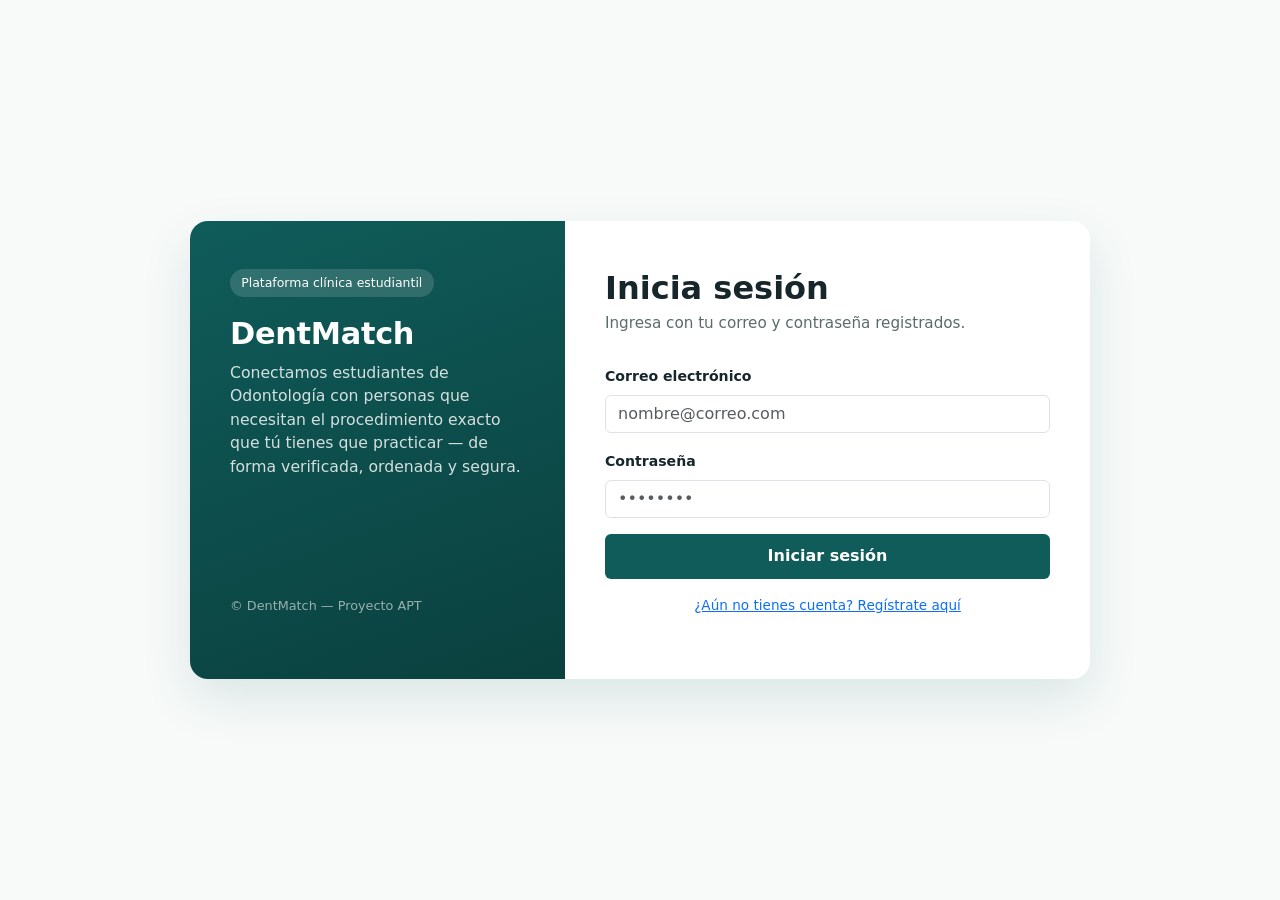
==== frontend/login.html @ 70c15868 "pagina jeje porfa que se suba bien me da ansiedad" ====
<!DOCTYPE html>
<html lang="es">
<head>
<meta charset="UTF-8">
<meta name="viewport" content="width=device-width, initial-scale=1.0">
<title>DentMatch · Iniciar sesión</title>
<link href="https://cdnjs.cloudflare.com/ajax/libs/twitter-bootstrap/5.3.3/css/bootstrap.min.css" rel="stylesheet">
<style>
  :root {
    --dm-teal: #0F5C5A;
    --dm-teal-dark: #0A403E;
    --dm-mint: #DCEFEA;
    --dm-ink: #16262B;
    --dm-paper: #F7FAF9;
  }

  body {
    background: var(--dm-paper);
    color: var(--dm-ink);
    font-family: "Segoe UI", system-ui, -apple-system, sans-serif;
    min-height: 100vh;
    display: flex;
    align-items: center;
  }

  .dm-shell {
    max-width: 900px;
    margin: 0 auto;
    border-radius: 18px;
    overflow: hidden;
    box-shadow: 0 20px 50px rgba(15, 92, 90, 0.12);
  }

  .dm-side {
    background: linear-gradient(160deg, var(--dm-teal) 0%, var(--dm-teal-dark) 100%);
    color: white;
    padding: 3rem 2.5rem;
    display: flex;
    flex-direction: column;
    justify-content: space-between;
  }

  .dm-side h1 {
    font-size: 1.9rem;
    font-weight: 700;
    letter-spacing: -0.01em;
  }

  .dm-side p {
    color: rgba(255, 255, 255, 0.82);
    font-size: 0.98rem;
    line-height: 1.5;
  }

  .dm-tag {
    display: inline-block;
    background: rgba(255, 255, 255, 0.14);
    padding: 0.3rem 0.7rem;
    border-radius: 999px;
    font-size: 0.78rem;
    margin-bottom: 1.2rem;
  }

  .dm-form-side {
    background: white;
    padding: 3rem 2.5rem;
  }

  .dm-form-side h2 {
    font-weight: 700;
    color: var(--dm-ink);
    margin-bottom: 0.3rem;
  }

  .dm-form-side .subtitle {
    color: #5b6b6a;
    margin-bottom: 1.8rem;
    font-size: 0.95rem;
  }

  .form-label {
    font-weight: 600;
    font-size: 0.88rem;
    color: var(--dm-ink);
  }

  .form-control:focus {
    border-color: var(--dm-teal);
    box-shadow: 0 0 0 0.2rem rgba(15, 92, 90, 0.15);
  }

  .btn-dm {
    background: var(--dm-teal);
    border: none;
    color: white;
    font-weight: 600;
    padding: 0.65rem;
  }

  .btn-dm:hover {
    background: var(--dm-teal-dark);
    color: white;
  }

  #mensaje {
    display: none;
    font-size: 0.9rem;
    padding: 0.6rem 0.9rem;
    border-radius: 8px;
    margin-bottom: 1rem;
  }

  #mensaje.error {
    display: block;
    background: #fde8e8;
    color: #9b2c2c;
  }

  #mensaje.ok {
    display: block;
    background: var(--dm-mint);
    color: var(--dm-teal-dark);
  }

  @media (max-width: 767px) {
    .dm-side { display: none; }
  }
</style>
</head>
<body>

<div class="container">
  <div class="row g-0 dm-shell">

    <!-- Columna izquierda: identidad del proyecto -->
    <div class="col-md-5 dm-side">
      <div>
        <span class="dm-tag">Plataforma clínica estudiantil</span>
        <h1>DentMatch</h1>
        <p>Conectamos estudiantes de Odontología con personas que necesitan el
        procedimiento exacto que tú tienes que practicar — de forma verificada,
        ordenada y segura.</p>
      </div>
      <p style="font-size: 0.8rem; opacity: 0.7;">© DentMatch — Proyecto APT</p>
    </div>

    <!-- Columna derecha: formulario de login -->
    <div class="col-md-7 dm-form-side">
      <h2>Inicia sesión</h2>
      <p class="subtitle">Ingresa con tu correo y contraseña registrados.</p>

      <div id="mensaje"></div>

      <form id="form-login">
        <div class="mb-3">
          <label for="correo" class="form-label">Correo electrónico</label>
          <input type="email" class="form-control" id="correo" placeholder="nombre@correo.com" required>
        </div>

        <div class="mb-3">
          <label for="contrasena" class="form-label">Contraseña</label>
          <input type="password" class="form-control" id="contrasena" placeholder="••••••••" required>
        </div>

        <button type="submit" class="btn btn-dm w-100" id="btn-login">
          Iniciar sesión
        </button>
      </form>

      <p class="text-center mt-3" style="font-size: 0.85rem; color: #5b6b6a;">
        <a href="/registro">¿Aún no tienes cuenta? Regístrate aquí</a>
      </p>
    </div>

  </div>
</div>

<script>
  // Cambia esto si tu API corre en otra URL/puerto
  const API_URL = "http://127.0.0.1:8000";

  const form = document.getElementById("form-login");
  const mensaje = document.getElementById("mensaje");
  const btnLogin = document.getElementById("btn-login");

  function mostrarMensaje(texto, tipo) {
    mensaje.textContent = texto;
    mensaje.className = tipo; // "error" u "ok"
  }

  form.addEventListener("submit", async (evento) => {
    evento.preventDefault();
    mensaje.className = "";

    const correo = document.getElementById("correo").value.trim();
    const contrasena = document.getElementById("contrasena").value;

    btnLogin.disabled = true;
    btnLogin.textContent = "Verificando...";

    try {
      const respuesta = await fetch(`${API_URL}/api/login`, {
        method: "POST",
        headers: { "Content-Type": "application/json" },
        body: JSON.stringify({ correo, contrasena }),
      });

      const datos = await respuesta.json();

      if (!respuesta.ok) {
        mostrarMensaje(datos.detail || "No se pudo iniciar sesión.", "error");
        return;
      }

      // Guardamos el token para usarlo en las próximas peticiones (ej. /api/me)
      localStorage.setItem("dm_token", datos.access_token);
      localStorage.setItem("dm_rol", datos.rol);
      localStorage.setItem("dm_nombre", datos.nombre_completo);

      mostrarMensaje(`¡Bienvenido/a, ${datos.nombre_completo}! (rol: ${datos.rol})`, "ok");

      // Aquí, más adelante, redirigirías según el rol:
      // if (datos.rol === "estudiante") window.location.href = "/static/dashboard_estudiante.html";
      // if (datos.rol === "paciente") window.location.href = "/static/dashboard_paciente.html";

    } catch (error) {
      mostrarMensaje("No se pudo conectar con el servidor. ¿Está corriendo la API?", "error");
    } finally {
      btnLogin.disabled = false;
      btnLogin.textContent = "Iniciar sesión";
    }
  });
</script>

</body>
</html>
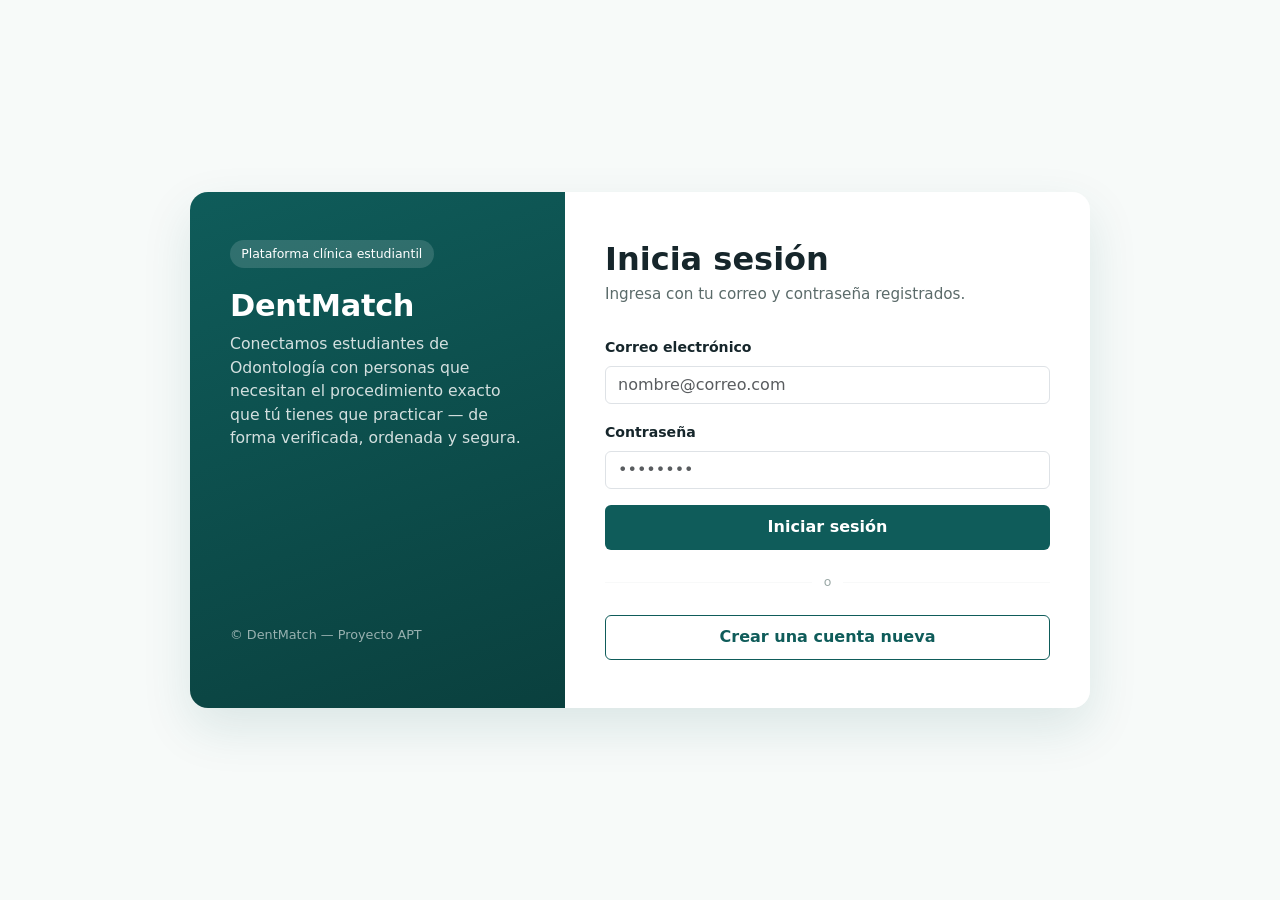
==== commit 551c4370: "botón para redirigir a registro" ====
--- a/frontend/login.html
+++ b/frontend/login.html
@@ -102,6 +102,19 @@
     color: white;
   }
 
+  .btn-outline-dm {
+    background: white;
+    border: 1.5px solid var(--dm-teal);
+    color: var(--dm-teal);
+    font-weight: 600;
+    padding: 0.6rem;
+  }
+
+  .btn-outline-dm:hover {
+    background: var(--dm-mint);
+    color: var(--dm-teal-dark);
+  }
+
   #mensaje {
     display: none;
     font-size: 0.9rem;
@@ -167,9 +180,15 @@
         </button>
       </form>
 
-      <p class="text-center mt-3" style="font-size: 0.85rem; color: #5b6b6a;">
-        <a href="/registro">¿Aún no tienes cuenta? Regístrate aquí</a>
-      </p>
+      <div class="d-flex align-items-center my-3" style="gap: 0.75rem;">
+        <hr class="flex-grow-1" style="border-color: #e2e8e7;">
+        <span style="font-size: 0.78rem; color: #9aa8a6;">o</span>
+        <hr class="flex-grow-1" style="border-color: #e2e8e7;">
+      </div>
+
+      <button type="button" class="btn btn-outline-dm w-100" id="btn-ir-registro">
+        Crear una cuenta nueva
+      </button>
     </div>
 
   </div>
@@ -182,6 +201,12 @@
   const form = document.getElementById("form-login");
   const mensaje = document.getElementById("mensaje");
   const btnLogin = document.getElementById("btn-login");
+  const btnIrRegistro = document.getElementById("btn-ir-registro");
+
+  // Al hacer clic, redirige a la página de registro
+  btnIrRegistro.addEventListener("click", () => {
+    window.location.href = "/registro";
+  });
 
   function mostrarMensaje(texto, tipo) {
     mensaje.textContent = texto;
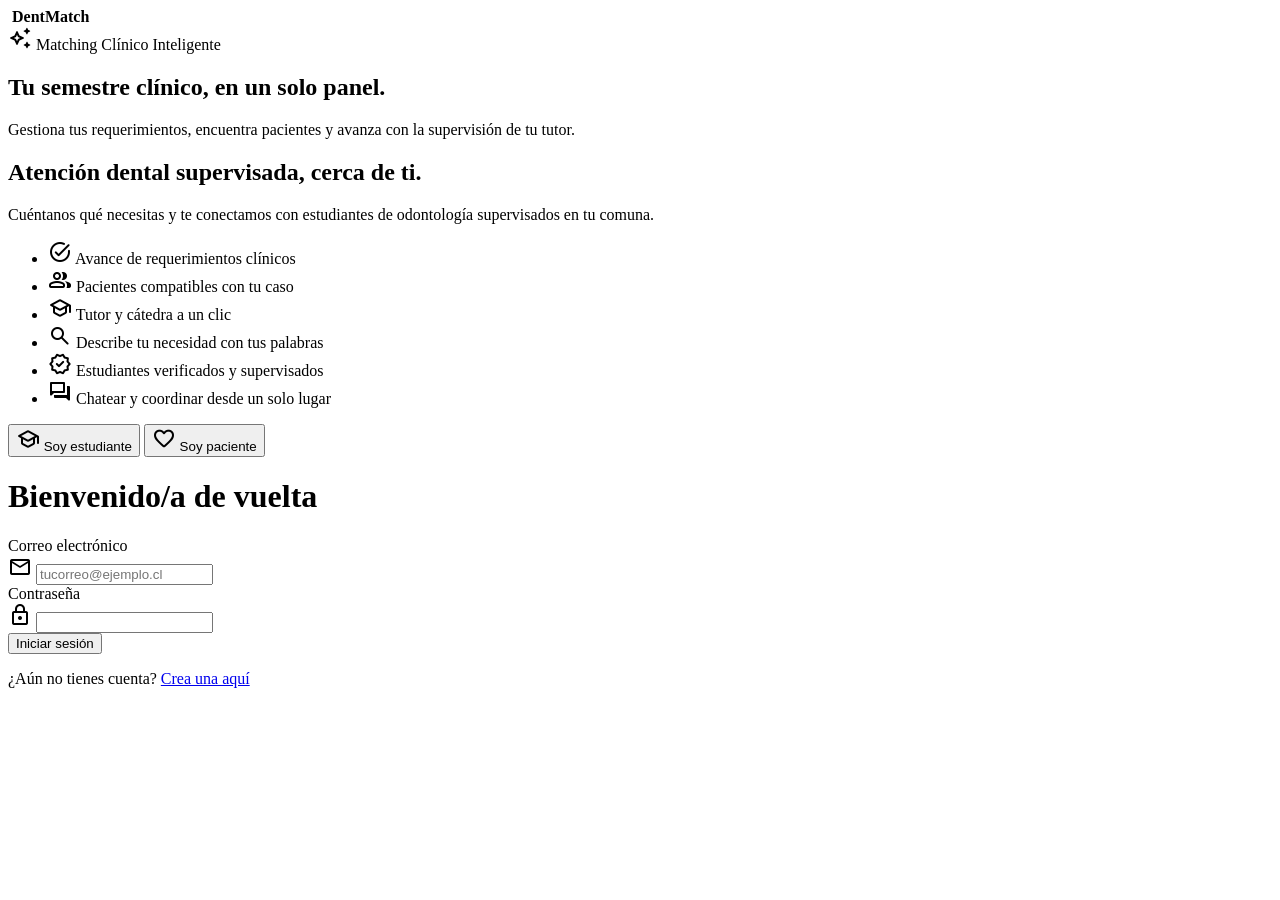
==== commit 94c5ffe7: "Portales de paciente y estudiante, index publico y API de dominio Version de Benjamin: index para vi" ====
--- a/frontend/login.html
+++ b/frontend/login.html
@@ -1,261 +1,105 @@
 <!DOCTYPE html>
 <html lang="es">
 <head>
-<meta charset="UTF-8">
-<meta name="viewport" content="width=device-width, initial-scale=1.0">
-<title>DentMatch · Iniciar sesión</title>
-<link href="https://cdnjs.cloudflare.com/ajax/libs/twitter-bootstrap/5.3.3/css/bootstrap.min.css" rel="stylesheet">
-<style>
-  :root {
-    --dm-teal: #0F5C5A;
-    --dm-teal-dark: #0A403E;
-    --dm-mint: #DCEFEA;
-    --dm-ink: #16262B;
-    --dm-paper: #F7FAF9;
-  }
+  <meta charset="UTF-8" />
+  <meta name="viewport" content="width=device-width, initial-scale=1.0" />
+  <title>Iniciar sesión · DentMatch</title>
 
-  body {
-    background: var(--dm-paper);
-    color: var(--dm-ink);
-    font-family: "Segoe UI", system-ui, -apple-system, sans-serif;
-    min-height: 100vh;
-    display: flex;
-    align-items: center;
-  }
+  <link rel="preconnect" href="https://fonts.googleapis.com" />
+  <link rel="preconnect" href="https://fonts.gstatic.com" crossorigin />
+  <link href="https://fonts.googleapis.com/css2?family=Plus+Jakarta+Sans:wght@400;500;600;700;800&display=swap" rel="stylesheet" />
+  <link href="https://fonts.googleapis.com/css2?family=Material+Symbols+Rounded:opsz,wght,FILL,GRAD@24,400,0,0" rel="stylesheet" />
 
-  .dm-shell {
-    max-width: 900px;
-    margin: 0 auto;
-    border-radius: 18px;
-    overflow: hidden;
-    box-shadow: 0 20px 50px rgba(15, 92, 90, 0.12);
-  }
+  <link rel="stylesheet" href="/static/css/tokens.css" />
+  <link rel="stylesheet" href="/static/css/components.css" />
+  <link rel="stylesheet" href="/static/css/auth.css" />
+</head>
+<body data-rol="estudiante">
 
-  .dm-side {
-    background: linear-gradient(160deg, var(--dm-teal) 0%, var(--dm-teal-dark) 100%);
-    color: white;
-    padding: 3rem 2.5rem;
-    display: flex;
-    flex-direction: column;
-    justify-content: space-between;
-  }
+  <div class="auth">
 
-  .dm-side h1 {
-    font-size: 1.9rem;
-    font-weight: 700;
-    letter-spacing: -0.01em;
-  }
+    <!-- ============ PANEL LATERAL (cambia según el rol) ============ -->
+    <aside class="side">
+      <div class="side__brand">
+        <img src="/static/img/logo-dentmatch.jpg" alt="" />
+        <strong>DentMatch</strong>
+      </div>
 
-  .dm-side p {
-    color: rgba(255, 255, 255, 0.82);
-    font-size: 0.98rem;
-    line-height: 1.5;
-  }
+      <div class="side__copy">
+        <span class="tag-light"><span class="material-symbols-rounded">auto_awesome</span> Matching Clínico Inteligente</span>
 
-  .dm-tag {
-    display: inline-block;
-    background: rgba(255, 255, 255, 0.14);
-    padding: 0.3rem 0.7rem;
-    border-radius: 999px;
-    font-size: 0.78rem;
-    margin-bottom: 1.2rem;
-  }
-
-  .dm-form-side {
-    background: white;
-    padding: 3rem 2.5rem;
-  }
-
-  .dm-form-side h2 {
-    font-weight: 700;
-    color: var(--dm-ink);
-    margin-bottom: 0.3rem;
-  }
-
-  .dm-form-side .subtitle {
-    color: #5b6b6a;
-    margin-bottom: 1.8rem;
-    font-size: 0.95rem;
-  }
-
-  .form-label {
-    font-weight: 600;
-    font-size: 0.88rem;
-    color: var(--dm-ink);
-  }
-
-  .form-control:focus {
-    border-color: var(--dm-teal);
-    box-shadow: 0 0 0 0.2rem rgba(15, 92, 90, 0.15);
-  }
-
-  .btn-dm {
-    background: var(--dm-teal);
-    border: none;
-    color: white;
-    font-weight: 600;
-    padding: 0.65rem;
-  }
-
-  .btn-dm:hover {
-    background: var(--dm-teal-dark);
-    color: white;
-  }
-
-  .btn-outline-dm {
-    background: white;
-    border: 1.5px solid var(--dm-teal);
-    color: var(--dm-teal);
-    font-weight: 600;
-    padding: 0.6rem;
-  }
-
-  .btn-outline-dm:hover {
-    background: var(--dm-mint);
-    color: var(--dm-teal-dark);
-  }
-
-  #mensaje {
-    display: none;
-    font-size: 0.9rem;
-    padding: 0.6rem 0.9rem;
-    border-radius: 8px;
-    margin-bottom: 1rem;
-  }
-
-  #mensaje.error {
-    display: block;
-    background: #fde8e8;
-    color: #9b2c2c;
-  }
-
-  #mensaje.ok {
-    display: block;
-    background: var(--dm-mint);
-    color: var(--dm-teal-dark);
-  }
-
-  @media (max-width: 767px) {
-    .dm-side { display: none; }
-  }
-</style>
-</head>
-<body>
-
-<div class="container">
-  <div class="row g-0 dm-shell">
-
-    <!-- Columna izquierda: identidad del proyecto -->
-    <div class="col-md-5 dm-side">
-      <div>
-        <span class="dm-tag">Plataforma clínica estudiantil</span>
-        <h1>DentMatch</h1>
-        <p>Conectamos estudiantes de Odontología con personas que necesitan el
-        procedimiento exacto que tú tienes que practicar — de forma verificada,
-        ordenada y segura.</p>
-      </div>
-      <p style="font-size: 0.8rem; opacity: 0.7;">© DentMatch — Proyecto APT</p>
-    </div>
-
-    <!-- Columna derecha: formulario de login -->
-    <div class="col-md-7 dm-form-side">
-      <h2>Inicia sesión</h2>
-      <p class="subtitle">Ingresa con tu correo y contraseña registrados.</p>
-
-      <div id="mensaje"></div>
-
-      <form id="form-login">
-        <div class="mb-3">
-          <label for="correo" class="form-label">Correo electrónico</label>
-          <input type="email" class="form-control" id="correo" placeholder="nombre@correo.com" required>
+        <div class="rol-texto" data-para="estudiante">
+          <h2>Tu semestre clínico, en un solo panel.</h2>
+          <p>Gestiona tus requerimientos, encuentra pacientes y avanza con la supervisión de tu tutor.</p>
+        </div>
+        <div class="rol-texto" data-para="paciente">
+          <h2>Atención dental supervisada, cerca de ti.</h2>
+          <p>Cuéntanos qué necesitas y te conectamos con estudiantes de odontología supervisados en tu comuna.</p>
         </div>
 
-        <div class="mb-3">
-          <label for="contrasena" class="form-label">Contraseña</label>
-          <input type="password" class="form-control" id="contrasena" placeholder="••••••••" required>
+        <ul class="side__points">
+          <li class="rol-texto" data-para="estudiante"><span class="material-symbols-rounded">task_alt</span> Avance de requerimientos clínicos</li>
+          <li class="rol-texto" data-para="estudiante"><span class="material-symbols-rounded">group</span> Pacientes compatibles con tu caso</li>
+          <li class="rol-texto" data-para="estudiante"><span class="material-symbols-rounded">school</span> Tutor y cátedra a un clic</li>
+          <li class="rol-texto" data-para="paciente"><span class="material-symbols-rounded">search</span> Describe tu necesidad con tus palabras</li>
+          <li class="rol-texto" data-para="paciente"><span class="material-symbols-rounded">verified</span> Estudiantes verificados y supervisados</li>
+          <li class="rol-texto" data-para="paciente"><span class="material-symbols-rounded">forum</span> Chatear y coordinar desde un solo lugar</li>
+        </ul>
+      </div>
+    </aside>
+
+    <!-- ============ FORMULARIO ============ -->
+    <main class="main">
+      <div class="panel">
+
+        <!-- SELECTOR DE ROL -->
+        <div class="switch" role="group" aria-label="Tipo de cuenta">
+          <button type="button" class="switch__opt" id="boton-rol-estudiante" data-rol="estudiante" aria-pressed="true">
+            <span class="material-symbols-rounded">school</span> Soy estudiante
+          </button>
+          <button type="button" class="switch__opt" id="boton-rol-paciente" data-rol="paciente" aria-pressed="false">
+            <span class="material-symbols-rounded">favorite</span> Soy paciente
+          </button>
         </div>
 
-        <button type="submit" class="btn btn-dm w-100" id="btn-login">
-          Iniciar sesión
-        </button>
-      </form>
+        <div class="card form-card">
+          <h1 id="titulo-login">Bienvenido/a de vuelta</h1>
+          <p class="lead" id="subtitulo-login"></p>
 
-      <div class="d-flex align-items-center my-3" style="gap: 0.75rem;">
-        <hr class="flex-grow-1" style="border-color: #e2e8e7;">
-        <span style="font-size: 0.78rem; color: #9aa8a6;">o</span>
-        <hr class="flex-grow-1" style="border-color: #e2e8e7;">
+          <div id="mensaje-error" class="mensaje-error oculto" role="alert"></div>
+
+          <form id="form-login" novalidate>
+            <div class="grupo-campos">
+              <div class="campo campo--ancho-completo">
+                <label for="correo">Correo electrónico</label>
+                <div class="input-icon">
+                  <span class="material-symbols-rounded">mail</span>
+                  <input type="email" id="correo" name="correo" autocomplete="email" placeholder="tucorreo@ejemplo.cl" required />
+                </div>
+              </div>
+
+              <div class="campo campo--ancho-completo">
+                <label for="contrasena">Contraseña</label>
+                <div class="input-icon">
+                  <span class="material-symbols-rounded">lock</span>
+                  <input type="password" id="contrasena" name="contrasena" autocomplete="current-password" required />
+                </div>
+              </div>
+            </div>
+
+            <button type="submit" class="btn btn--accent" id="boton-enviar">Iniciar sesión</button>
+          </form>
+
+          <p class="alt-link">
+            ¿Aún no tienes cuenta? <a href="/registro" id="enlace-registro">Crea una aquí</a>
+          </p>
+        </div>
       </div>
+    </main>
+  </div>
 
-      <button type="button" class="btn btn-outline-dm w-100" id="btn-ir-registro">
-        Crear una cuenta nueva
-      </button>
-    </div>
-
-  </div>
-</div>
-
-<script>
-  // Cambia esto si tu API corre en otra URL/puerto
-  const API_URL = "http://127.0.0.1:8000";
-
-  const form = document.getElementById("form-login");
-  const mensaje = document.getElementById("mensaje");
-  const btnLogin = document.getElementById("btn-login");
-  const btnIrRegistro = document.getElementById("btn-ir-registro");
-
-  // Al hacer clic, redirige a la página de registro
-  btnIrRegistro.addEventListener("click", () => {
-    window.location.href = "/registro";
-  });
-
-  function mostrarMensaje(texto, tipo) {
-    mensaje.textContent = texto;
-    mensaje.className = tipo; // "error" u "ok"
-  }
-
-  form.addEventListener("submit", async (evento) => {
-    evento.preventDefault();
-    mensaje.className = "";
-
-    const correo = document.getElementById("correo").value.trim();
-    const contrasena = document.getElementById("contrasena").value;
-
-    btnLogin.disabled = true;
-    btnLogin.textContent = "Verificando...";
-
-    try {
-      const respuesta = await fetch(`${API_URL}/api/login`, {
-        method: "POST",
-        headers: { "Content-Type": "application/json" },
-        body: JSON.stringify({ correo, contrasena }),
-      });
-
-      const datos = await respuesta.json();
-
-      if (!respuesta.ok) {
-        mostrarMensaje(datos.detail || "No se pudo iniciar sesión.", "error");
-        return;
-      }
-
-      // Guardamos el token para usarlo en las próximas peticiones (ej. /api/me)
-      localStorage.setItem("dm_token", datos.access_token);
-      localStorage.setItem("dm_rol", datos.rol);
-      localStorage.setItem("dm_nombre", datos.nombre_completo);
-
-      mostrarMensaje(`¡Bienvenido/a, ${datos.nombre_completo}! (rol: ${datos.rol})`, "ok");
-
-      // Aquí, más adelante, redirigirías según el rol:
-      // if (datos.rol === "estudiante") window.location.href = "/static/dashboard_estudiante.html";
-      // if (datos.rol === "paciente") window.location.href = "/static/dashboard_paciente.html";
-
-    } catch (error) {
-      mostrarMensaje("No se pudo conectar con el servidor. ¿Está corriendo la API?", "error");
-    } finally {
-      btnLogin.disabled = false;
-      btnLogin.textContent = "Iniciar sesión";
-    }
-  });
-</script>
-
+  <script src="/static/js/session.js"></script>
+  <script src="/static/js/api.js"></script>
+  <script src="/static/js/login.js"></script>
 </body>
 </html>
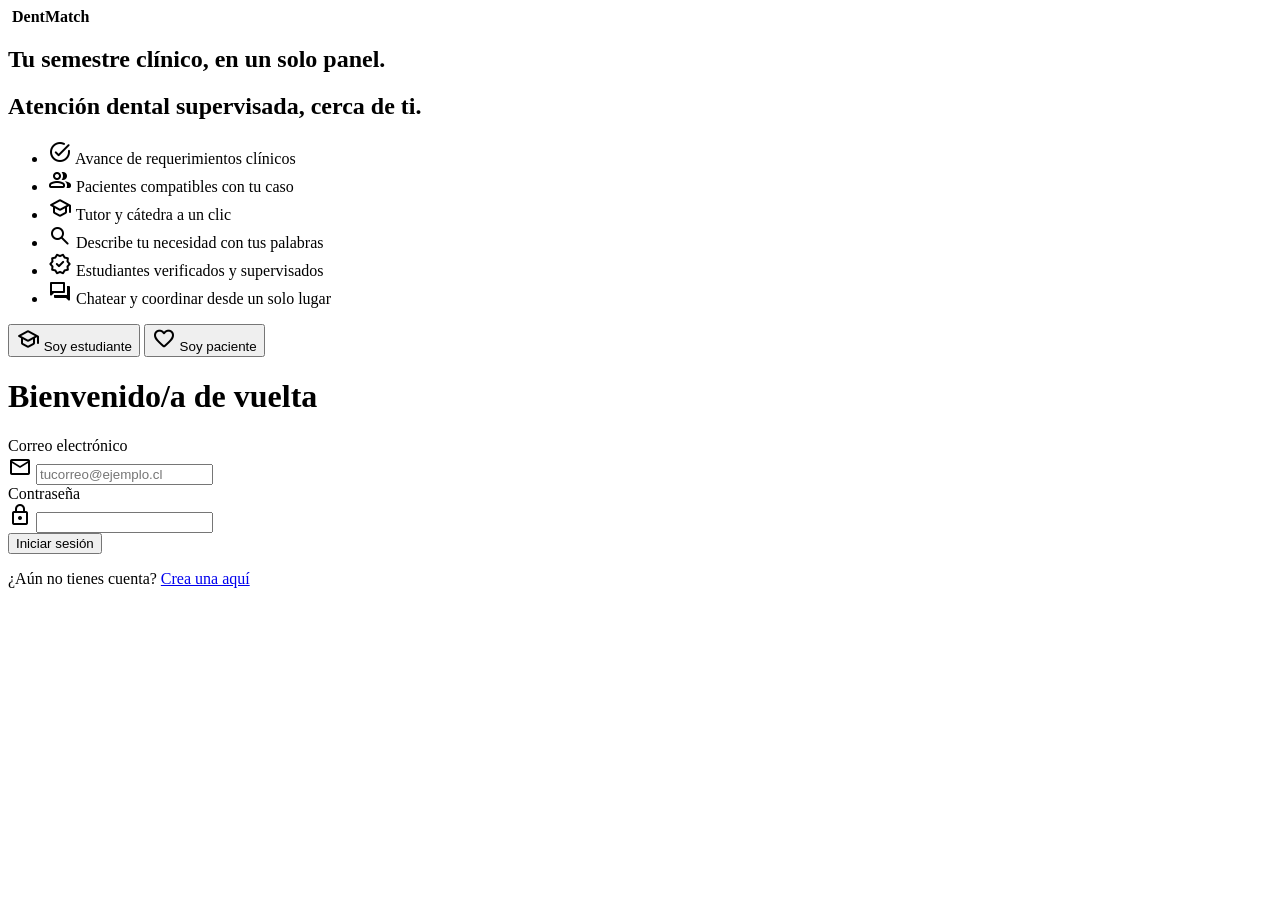
==== commit 9fa19175: "Chat, mejoras de portales, landing y logo nuevo - Chat de coordinación por postulación (backend, tes" ====
--- a/frontend/login.html
+++ b/frontend/login.html
@@ -21,20 +21,16 @@
     <!-- ============ PANEL LATERAL (cambia según el rol) ============ -->
     <aside class="side">
       <div class="side__brand">
-        <img src="/static/img/logo-dentmatch.jpg" alt="" />
+        <img src="/static/img/logo-dentmatch.png" alt="" />
         <strong>DentMatch</strong>
       </div>
 
       <div class="side__copy">
-        <span class="tag-light"><span class="material-symbols-rounded">auto_awesome</span> Matching Clínico Inteligente</span>
-
         <div class="rol-texto" data-para="estudiante">
           <h2>Tu semestre clínico, en un solo panel.</h2>
-          <p>Gestiona tus requerimientos, encuentra pacientes y avanza con la supervisión de tu tutor.</p>
         </div>
         <div class="rol-texto" data-para="paciente">
           <h2>Atención dental supervisada, cerca de ti.</h2>
-          <p>Cuéntanos qué necesitas y te conectamos con estudiantes de odontología supervisados en tu comuna.</p>
         </div>
 
         <ul class="side__points">
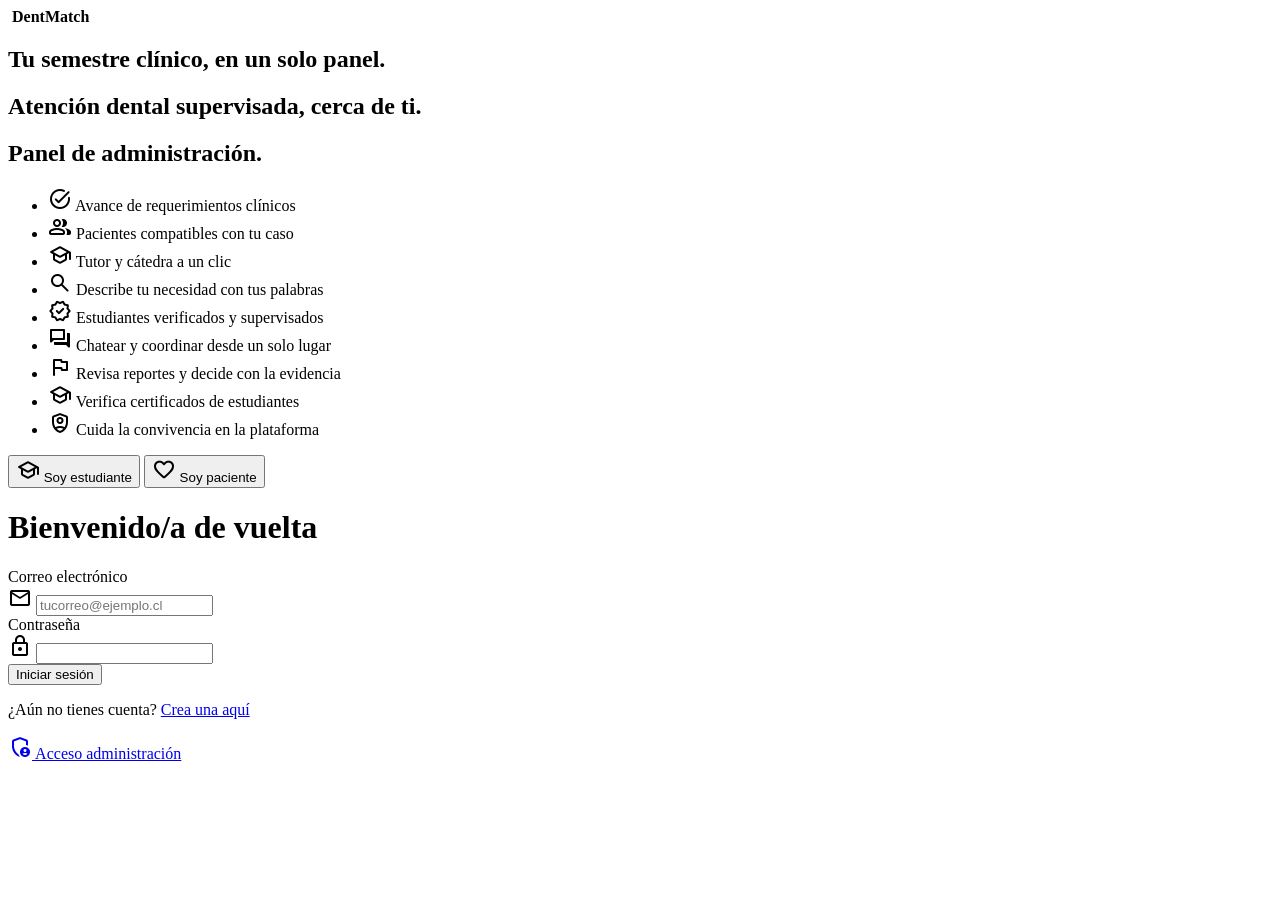
==== commit 3b728ac2: "Moderación del chat con IA, panel de administración y mejoras del Sprint 3 Moderación del chat (Épic" ====
--- a/frontend/login.html
+++ b/frontend/login.html
@@ -32,6 +32,9 @@
         <div class="rol-texto" data-para="paciente">
           <h2>Atención dental supervisada, cerca de ti.</h2>
         </div>
+        <div class="rol-texto" data-para="admin">
+          <h2>Panel de administración.</h2>
+        </div>
 
         <ul class="side__points">
           <li class="rol-texto" data-para="estudiante"><span class="material-symbols-rounded">task_alt</span> Avance de requerimientos clínicos</li>
@@ -40,6 +43,9 @@
           <li class="rol-texto" data-para="paciente"><span class="material-symbols-rounded">search</span> Describe tu necesidad con tus palabras</li>
           <li class="rol-texto" data-para="paciente"><span class="material-symbols-rounded">verified</span> Estudiantes verificados y supervisados</li>
           <li class="rol-texto" data-para="paciente"><span class="material-symbols-rounded">forum</span> Chatear y coordinar desde un solo lugar</li>
+          <li class="rol-texto" data-para="admin"><span class="material-symbols-rounded">flag</span> Revisa reportes y decide con la evidencia</li>
+          <li class="rol-texto" data-para="admin"><span class="material-symbols-rounded">school</span> Verifica certificados de estudiantes</li>
+          <li class="rol-texto" data-para="admin"><span class="material-symbols-rounded">shield_person</span> Cuida la convivencia en la plataforma</li>
         </ul>
       </div>
     </aside>
@@ -86,8 +92,11 @@
             <button type="submit" class="btn btn--accent" id="boton-enviar">Iniciar sesión</button>
           </form>
 
-          <p class="alt-link">
+          <p class="alt-link" id="texto-registro">
             ¿Aún no tienes cuenta? <a href="/registro" id="enlace-registro">Crea una aquí</a>
+          </p>
+          <p class="alt-link alt-link--admin">
+            <a href="/login?rol=admin" id="enlace-admin"><span class="material-symbols-rounded">admin_panel_settings</span> Acceso administración</a>
           </p>
         </div>
       </div>
